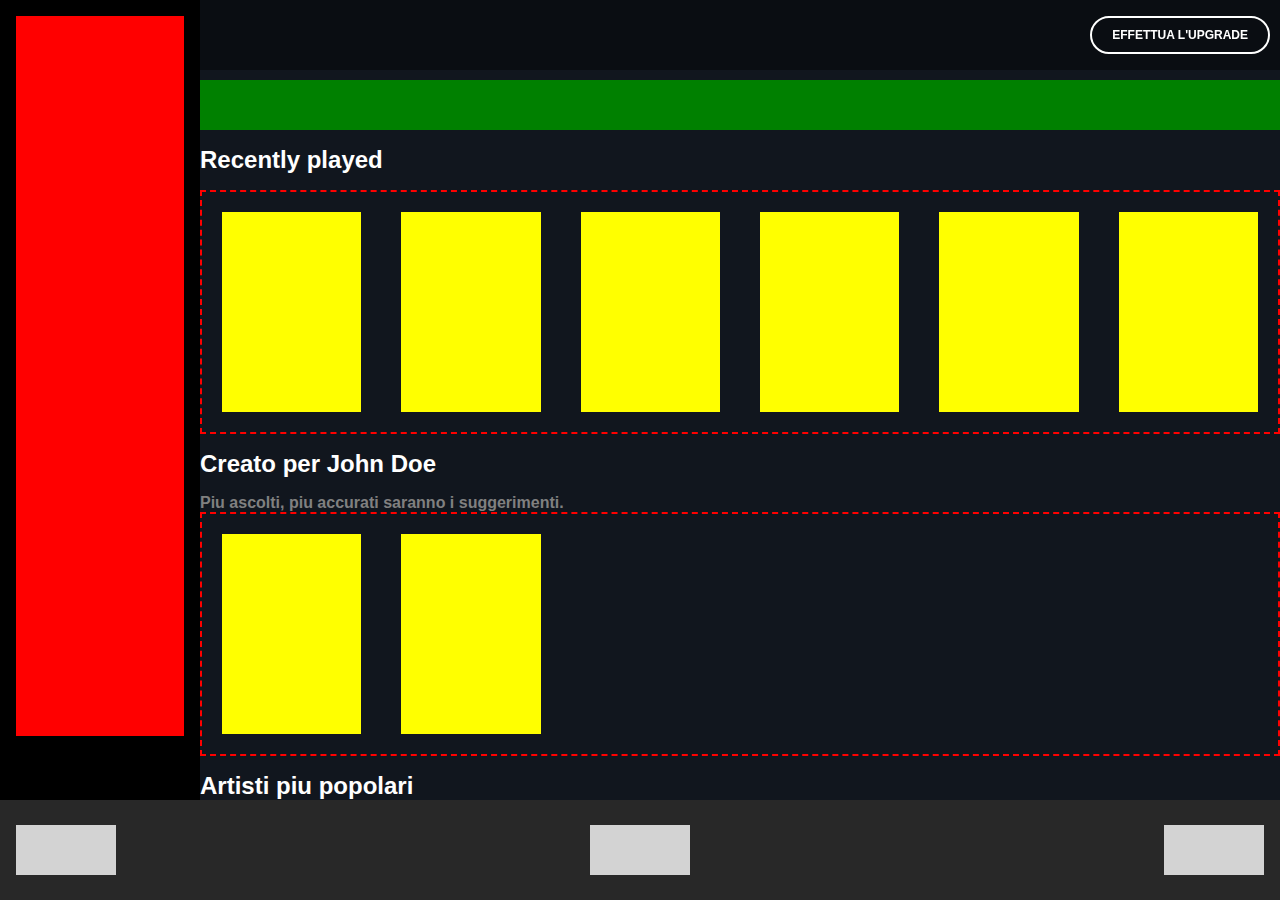
==== index.html @ bc10342f "Contenuti del call-to-action" ====
<!DOCTYPE html>
<html lang="en">
<head>
    <meta charset="UTF-8">
    <meta http-equiv="X-UA-Compatible" content="IE=edge">
    <meta name="viewport" content="width=device-width, initial-scale=1.0">

    <link rel="stylesheet" href="https://cdnjs.cloudflare.com/ajax/libs/font-awesome/6.3.0/css/all.min.css" integrity="sha512-SzlrxWUlpfuzQ+pcUCosxcglQRNAq/DZjVsC0lE40xsADsfeQoEypE+enwcOiGjk/bSuGGKHEyjSoQ1zVisanQ==" crossorigin="anonymous" referrerpolicy="no-referrer" />

    <link rel="stylesheet" href="css/style.css">

    <title>Spotify</title>
</head>
<body class="debug">
    <main class="d-flex">
        <aside class="sidebar">
            <div class="sidebar-container">

            </div>
        </aside>

        <div class="content overflow-scroll">
            <div id="cta" class="d-flex align-c">
                <a href="#">
                    EFFETTUA L'UPGRADE
                </a>
            </div>

            <nav class="content-nav">
                
            </nav>

            <section id="recently-played">
                <h2 class="c-white ptb-2">Recently played</h2>
                <ul class="cover-list d-flex wrap">
                    <li class="cover-item">
                        <div class="cover-container">

                        </div>
                    </li>
                    <li class="cover-item">
                        <div class="cover-container">

                        </div>
                    </li>
                    <li class="cover-item">
                        <div class="cover-container">

                        </div>
                    </li>
                    <li class="cover-item">
                        <div class="cover-container">

                        </div>
                    </li>
                    <li class="cover-item">
                        <div class="cover-container">

                        </div>
                    </li>
                    <li class="cover-item">
                        <div class="cover-container">

                        </div>
                    </li>
                </ul>
            </section>

            <section id="for-you">
                <h2 class="c-white ptb-1">Creato per John Doe</h2>
                <h4 class="c-grey">Piu ascolti, piu accurati saranno i suggerimenti.</h4>
                <ul class="cover-list d-flex wrap">
                    <li class="cover-item">
                        <div class="cover-container">

                        </div>
                    </li>
                    <li class="cover-item">
                        <div class="cover-container">

                        </div>
                    </li>
                </ul>
            </section>

            <section id="popular">
                <h2 class="c-white ptb-1">Artisti piu popolari</h2>
                <h4 class="c-grey">Piu ascolti, piu accurati saranno i suggerimenti.</h4>
                <ul class="cover-list d-flex wrap">
                    <li class="cover-item">
                        <div class="cover-container">

                        </div>
                    </li>
                    <li class="cover-item">
                        <div class="cover-container">

                        </div>
                    </li>
                </ul>
            </section>
        </div>
    </main>

    <footer class="d-flex s-between align-c">
        <div class="f-box">

        </div>
        <div class="f-box">

        </div>
        <div class="f-box">

        </div>
    </footer>
</body>
</html>
---- css/style.css ----
/* Style */
/* CSS reset */
*{
    margin: 0;
    padding: 0;
    box-sizing: border-box;
}

/* variabili */
:root {
    --main-color: #11161e;
    --sidebar-color: #000;
    --footer-color: #282828;
    --white-color: #fff;
    --grey-color: #566979;
}

/* Regole di DEBUG */
.debug .content-nav {
    background-color: green;
    height: 50px;
}
.debug .cover-list {
    border: 2px dashed red;
}
.debug .cover-container {
    background-color: yellow;
    height: 200px;
}
.debug .f-box {
    width: 100px;
    height: 50px;
    background-color: lightgray;
}
.debug .sidebar-container {
    background-color: red;
    height: 90%;
}


/* Regole CSS generali */
html{
    font-family: sans-serif;
}

.d-flex {
    display: flex;
}
.s-between {
    justify-content: space-between;
}
.align-c {
    align-items: center;
}
.wrap {
    flex-wrap: wrap;
}
.overflow-scroll {
    overflow-y: scroll;
}
.c-white {
    color: white;
}
.c-grey {
    color: gray;
}
.ptb-1 {
    padding: 1rem 0;
}
.ptb-2 {
    padding: 1rem 0;
}

/* MAIN */
main {
    background-color: var(--main-color);
    height: calc(100vh - 100px);
}

/* SIDEBAR - menu di sinistra */
.sidebar {
    background-color: var(--sidebar-color);
    width: 50px;
}
.sidebar-container {
    margin: 1rem;
}

/* CONTENT */
.content {
    width: calc(100% - 50px);
}

/* DIV - call-to-action */
#cta {
    position: fixed;
    left: 50px;
    top: 0;
    background-color: rgba(0, 0, 0, 0.4);
    height: 70px;
    width: calc(100% - 50px);
    justify-content: flex-end;
}
#cta a {
    border: 2px solid var(--white-color);
    border-radius: 30px;
    padding: 10px 20px;
    color: var(--white-color);
    text-decoration: none;
    margin-right: 10px;
    font-weight: bold;
    font-size: 12px;
}

/* NAV - barra di navigazione del content */
.content-nav {
    margin-top: 80px;
}

/* SECTION */
.cover-list {
    list-style: none;
}
.cover-item {
    width: 50%;
    padding: 20px;
}




/* FOOTER */
footer {
    background-color: var(--footer-color);
    height: 100px;
    padding: 1rem;
}


/* MEDIA QUERY */
@media screen and (min-width: 576px) {
    .sidebar {
        width: 200px;
    }
    .content {
        width: calc(100% - 200px);
    }
    #cta {
        width: calc(100% - 200px);
        left: 200px;
    }
}

@media screen and (min-width: 768px) {
    .cover-item {
        width: 25%;
    }
}

@media screen and (min-width: 992px) {
    .cover-item {
        width: calc(100% / 6);
    }
}

@media screen and (min-width: 1200px) {
    
}
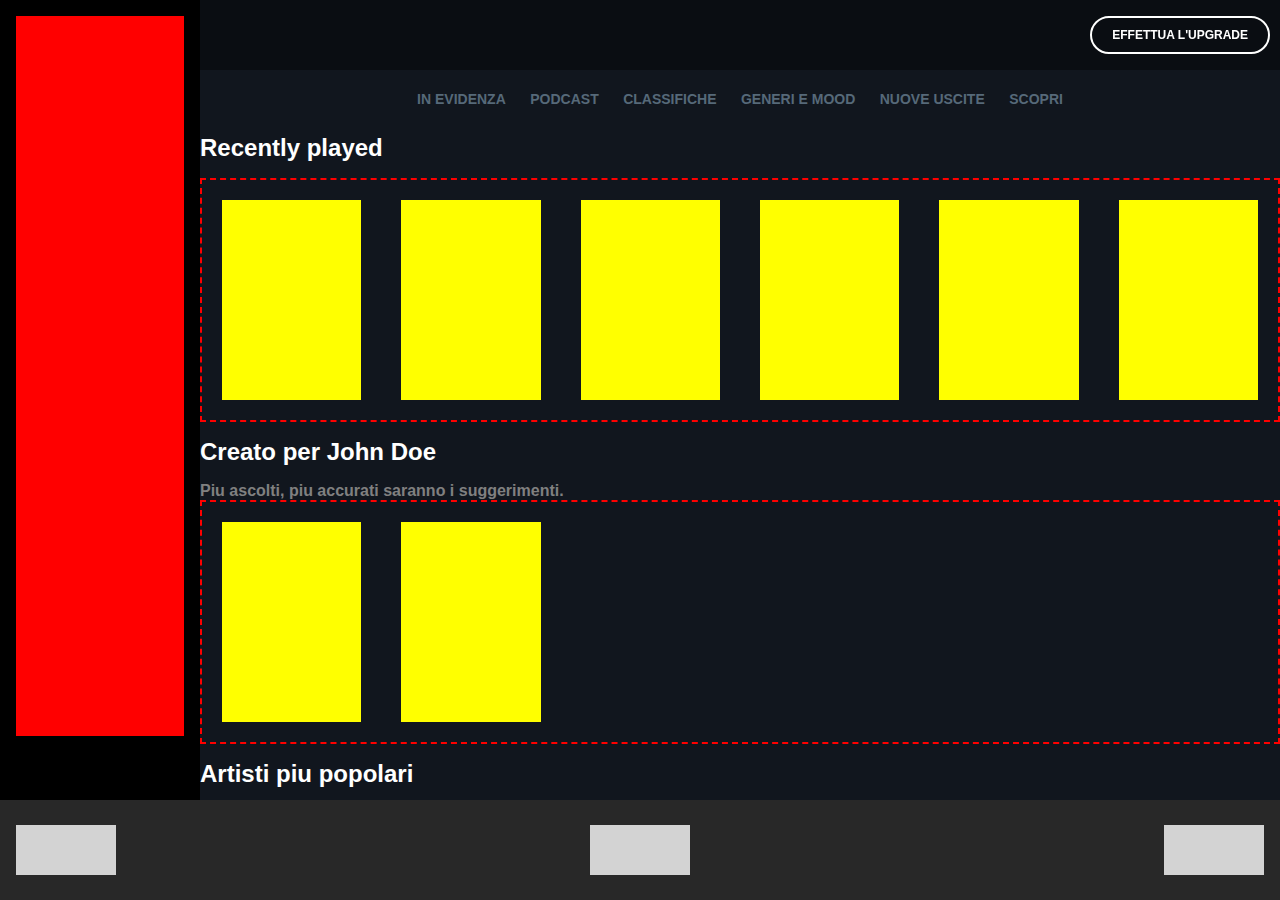
==== commit 0ada712d: "Contenuti del content-nav" ====
--- a/index.html
+++ b/index.html
@@ -27,7 +27,38 @@
             </div>
 
             <nav class="content-nav">
-                
+                <ul>
+                    <li>
+                        <a href="#">
+                            IN EVIDENZA
+                        </a>
+                    </li>
+                    <li>
+                        <a href="#">
+                            PODCAST
+                        </a>
+                    </li>
+                    <li>
+                        <a href="#">
+                            CLASSIFICHE
+                        </a>
+                    </li>
+                    <li>
+                        <a href="#">
+                            GENERI E MOOD
+                        </a>
+                    </li>
+                    <li>
+                        <a href="#">
+                            NUOVE USCITE
+                        </a>
+                    </li>
+                    <li>
+                        <a href="#">
+                            SCOPRI
+                        </a>
+                    </li>
+                </ul>
             </nav>
 
             <section id="recently-played">
--- a/css/style.css
+++ b/css/style.css
@@ -16,10 +16,6 @@
 }
 
 /* Regole di DEBUG */
-.debug .content-nav {
-    background-color: green;
-    height: 50px;
-}
 .debug .cover-list {
     border: 2px dashed red;
 }
@@ -115,6 +111,17 @@
 /* NAV - barra di navigazione del content */
 .content-nav {
     margin-top: 80px;
+    text-align: center;
+}
+.content-nav li {
+    display: inline-block;
+    margin: 10px;
+}
+.content-nav a {
+    text-decoration: none;
+    color: var(--grey-color);
+    font-weight: bold;
+    font-size: 14px;
 }
 
 /* SECTION */
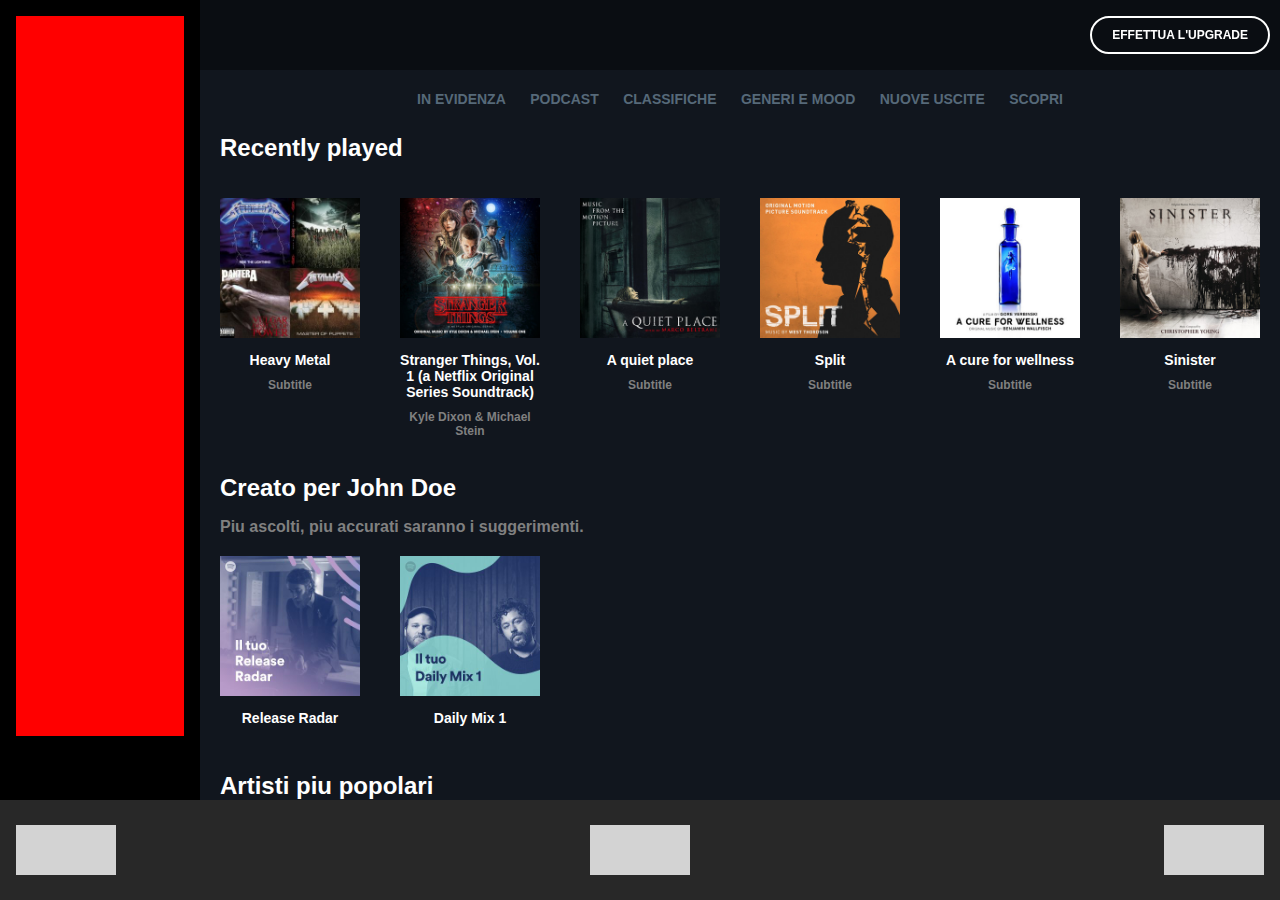
==== commit df6011ae: "Contenuti delle section" ====
--- a/index.html
+++ b/index.html
@@ -62,70 +62,90 @@
             </nav>
 
             <section id="recently-played">
-                <h2 class="c-white ptb-2">Recently played</h2>
+                <h2 class="c-white ptb-2 ml-20">Recently played</h2>
                 <ul class="cover-list d-flex wrap">
                     <li class="cover-item">
                         <div class="cover-container">
-
+                            <img src="./img/metal_lifting.jpg" alt="foto disco heavy metal">
+                            <h3 class="c-white">Heavy Metal</h3>
+                            <h4 class="c-grey">Subtitle</h4>
                         </div>
                     </li>
                     <li class="cover-item">
                         <div class="cover-container">
-
+                            <img src="./img/stranger.jpeg" alt="foto disco stranger things">
+                            <h3 class="c-white">Stranger Things, Vol. 1 (a Netflix Original Series Soundtrack)</h3>
+                            <h4 class="c-grey">Kyle Dixon & Michael Stein</h4>
                         </div>
                     </li>
                     <li class="cover-item">
                         <div class="cover-container">
-
+                            <img src="./img/aquietplace.jpeg" alt="foto disco a quiet place">
+                            <h3 class="c-white">A quiet place</h3>
+                            <h4 class="c-grey">Subtitle</h4>
                         </div>
                     </li>
                     <li class="cover-item">
                         <div class="cover-container">
-
+                            <img src="./img/split.jpeg" alt="foto disco split">
+                            <h3 class="c-white">Split</h3>
+                            <h4 class="c-grey">Subtitle</h4>
                         </div>
                     </li>
                     <li class="cover-item">
                         <div class="cover-container">
-
+                            <img src="./img/cure.jpeg" alt="foto disco a cure for wellness">
+                            <h3 class="c-white">A cure for wellness</h3>
+                            <h4 class="c-grey">Subtitle</h4>
                         </div>
                     </li>
                     <li class="cover-item">
                         <div class="cover-container">
-
+                            <img src="./img/sinister.jpeg" alt="foto disco sinister">
+                            <h3 class="c-white">Sinister</h3>
+                            <h4 class="c-grey">Subtitle</h4>
                         </div>
                     </li>
                 </ul>
             </section>
 
             <section id="for-you">
-                <h2 class="c-white ptb-1">Creato per John Doe</h2>
-                <h4 class="c-grey">Piu ascolti, piu accurati saranno i suggerimenti.</h4>
+                <h2 class="c-white ptb-1 ml-20">Creato per John Doe</h2>
+                <h4 class="c-grey ml-20">Piu ascolti, piu accurati saranno i suggerimenti.</h4>
                 <ul class="cover-list d-flex wrap">
                     <li class="cover-item">
                         <div class="cover-container">
-
+                            <img src="./img/radar.jpeg" alt="foto album release radar">
+                            <h3 class="c-white">Release Radar</h3>
                         </div>
                     </li>
                     <li class="cover-item">
                         <div class="cover-container">
-
+                            <img src="./img/mixdaily.jpeg" alt="foto album daili mix 1">
+                            <h3 class="c-white">Daily Mix 1</h3>
                         </div>
                     </li>
                 </ul>
             </section>
 
             <section id="popular">
-                <h2 class="c-white ptb-1">Artisti piu popolari</h2>
-                <h4 class="c-grey">Piu ascolti, piu accurati saranno i suggerimenti.</h4>
+                <h2 class="c-white ptb-1 ml-20">Artisti piu popolari</h2>
+                <h4 class="c-grey ml-20">Piu ascolti, piu accurati saranno i suggerimenti.</h4>
                 <ul class="cover-list d-flex wrap">
                     <li class="cover-item">
                         <div class="cover-container">
-
+                            <div class="rounded">
+                                <img src="./img/youg.jpeg" alt="foto artista Lana del Rey">
+                            </div>
+                            <h3 class="c-white">Lana del Rey</h3>
                         </div>
                     </li>
                     <li class="cover-item">
                         <div class="cover-container">
-
+                        <div class="rounded">
+                            <img src="./img//einaudi.jpeg" alt="foto artista Einaudi">
+                        </div>
+                            <h3 class="c-white">Ludovico Einaudi</h3>
                         </div>
                     </li>
                 </ul>
--- a/css/style.css
+++ b/css/style.css
@@ -16,13 +16,6 @@
 }
 
 /* Regole di DEBUG */
-.debug .cover-list {
-    border: 2px dashed red;
-}
-.debug .cover-container {
-    background-color: yellow;
-    height: 200px;
-}
 .debug .f-box {
     width: 100px;
     height: 50px;
@@ -57,6 +50,9 @@
 .c-white {
     color: white;
 }
+.ml-20 {
+    margin-left: 20px;
+}
 .c-grey {
     color: gray;
 }
@@ -85,6 +81,9 @@
 /* CONTENT */
 .content {
     width: calc(100% - 50px);
+}
+.overflow-scroll::-webkit-scrollbar { 
+    display: none;
 }
 
 /* DIV - call-to-action */
@@ -132,6 +131,25 @@
     width: 50%;
     padding: 20px;
 }
+.cover-container {
+    text-align: center;
+}
+.cover-container img {
+    width: 100%;
+}
+.cover-container h3 {
+    font-size: 14px;
+    padding: 10px 0;
+}
+.cover-container h4 {
+    font-size: 12px;
+}
+.rounded img {
+    width: 100%;
+    height: 50%;
+    object-fit: cover;
+    border-radius: 50%;
+}
 
 
 
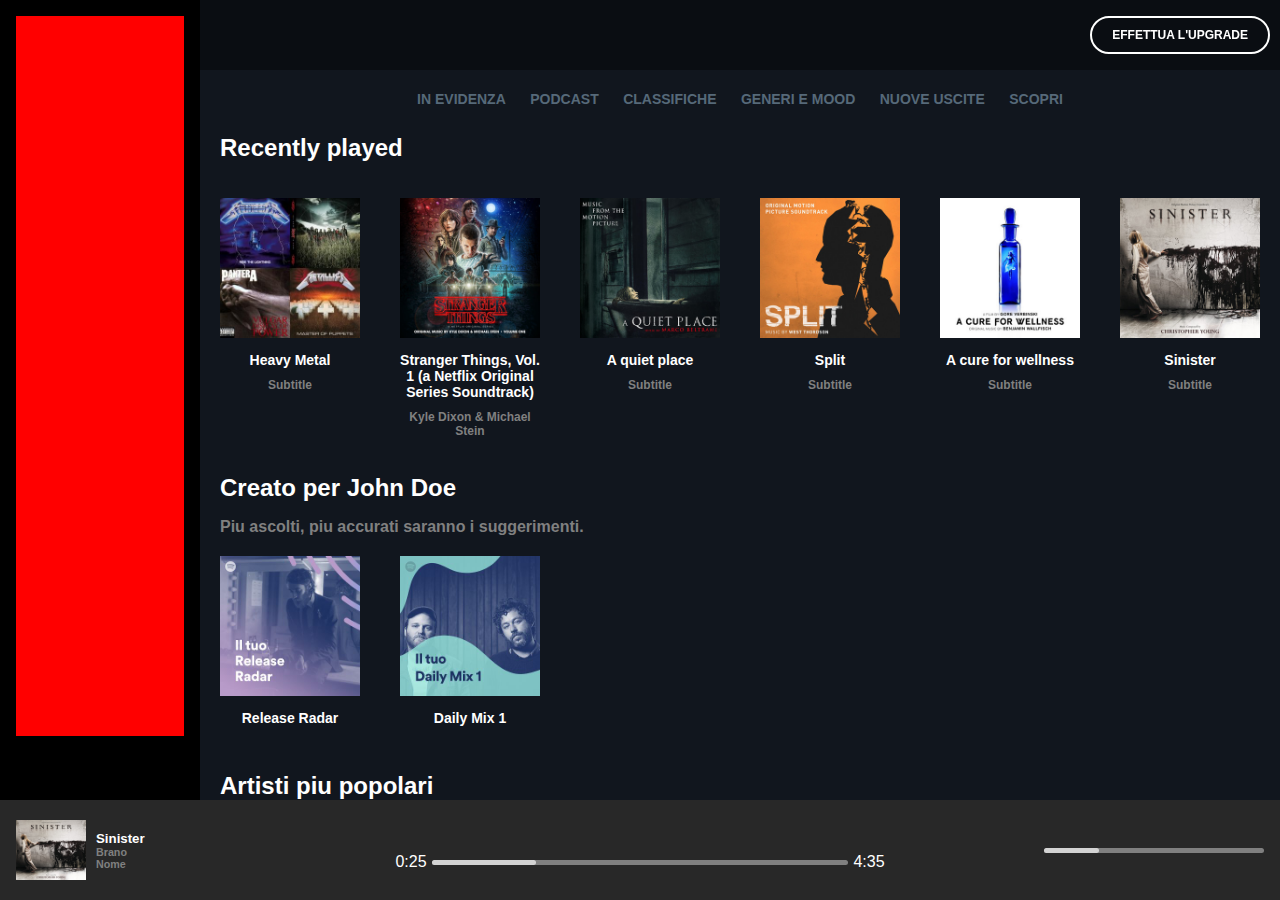
==== commit 0cff3c51: "Contenuti del footer" ====
--- a/index.html
+++ b/index.html
@@ -154,14 +154,59 @@
     </main>
 
     <footer class="d-flex s-between align-c">
-        <div class="f-box">
-
-        </div>
-        <div class="f-box">
-
-        </div>
-        <div class="f-box">
-
+        <div class="f-box d-flex align-c left">
+            <img src="img/sinister.jpeg" alt="foto disco sinister">
+            <div class="plr-10">
+                <h5 class="c-white">Sinister</h5>
+                <div>
+                    <h6 class="c-grey">Brano</h6>
+                    <h6 class="c-grey">Nome</h6>
+                </div>
+            </div>
+            <div>
+                <h5 class="c-grey">
+                    <i class="fa-regular fa-heart"></i>
+                </h5>
+                <h5 class="c-grey">
+                    <i class="fa-regular fa-folder"></i>
+                </h5>
+            </div>
+        </div>
+        <div class="f-box t-center center">
+            <div>
+                <ul>
+                    <li>
+                        <i class="c-white icon-size fa-solid fa-shuffle"></i>
+                    </li>
+                    <li>
+                        <i class="c-white icon-size fa-solid fa-backward-step"></i>
+                    </li>
+                    <li>
+                        <i class="c-white big-icon-size fa-regular fa-circle-play"></i>
+                    </li>
+                    <li>
+                        <i class="c-white icon-size fa-solid fa-forward-step"></i>
+                    </li>
+                    <li>
+                        <i class="c-white icon-size fa-solid fa-arrow-rotate-right"></i>
+                    </li>
+                </ul>
+            </div>
+            <div class="d-flex align-c">
+                <span class="plr-5 c-white">0:25</span>
+                <div class="progress-bar">
+                    <div></div>
+                </div>
+                <span class="plr-5 c-white">4:35</span>
+            </div>
+        </div>
+        <div class="f-box d-flex align-c right">
+            <i class="c-white icon-size plr-5 fa-solid fa-list-ul"></i>
+            <i class="c-white icon-size plr-5 fa-solid fa-desktop"></i>
+            <i class="c-white icon-size plr-5 fa-solid fa-volume-high"></i>
+            <div class="progress-bar">
+                <div></div>
+            </div>
         </div>
     </footer>
 </body>
--- a/css/style.css
+++ b/css/style.css
@@ -16,11 +16,6 @@
 }
 
 /* Regole di DEBUG */
-.debug .f-box {
-    width: 100px;
-    height: 50px;
-    background-color: lightgray;
-}
 .debug .sidebar-container {
     background-color: red;
     height: 90%;
@@ -47,6 +42,9 @@
 .overflow-scroll {
     overflow-y: scroll;
 }
+.t-center {
+    text-align: center;
+}
 .c-white {
     color: white;
 }
@@ -56,12 +54,25 @@
 .c-grey {
     color: gray;
 }
+.plr-5 {
+    padding: 0 5px;
+}
+.plr-10 {
+    padding: 0 10px;
+}
 .ptb-1 {
     padding: 1rem 0;
 }
 .ptb-2 {
     padding: 1rem 0;
 }
+.icon-size {
+    font-size: 16px;
+}
+.big-icon-size {
+    font-size: 24px;
+}
+
 
 /* MAIN */
 main {
@@ -160,6 +171,38 @@
     height: 100px;
     padding: 1rem;
 }
+.f-box li {
+    display: inline-block;
+    margin: 10px;
+}
+.f-box .progress-bar {
+    background-color: grey;
+    width: 100%;
+    height: 5px;
+    border-radius: 5px;
+}
+.progress-bar div {
+    height: 5px;
+    width: 25%;
+    border-radius: 5px;
+    background-color: lightgrey;
+}
+.f-box img {
+    height: 60px;
+    width: 70px;
+}
+.f-box.left {
+    width: 20%
+}
+.f-box.center {
+    width: 40%
+}
+.f-box.right {
+    width: 20%;
+}
+
+
+
 
 
 /* MEDIA QUERY */
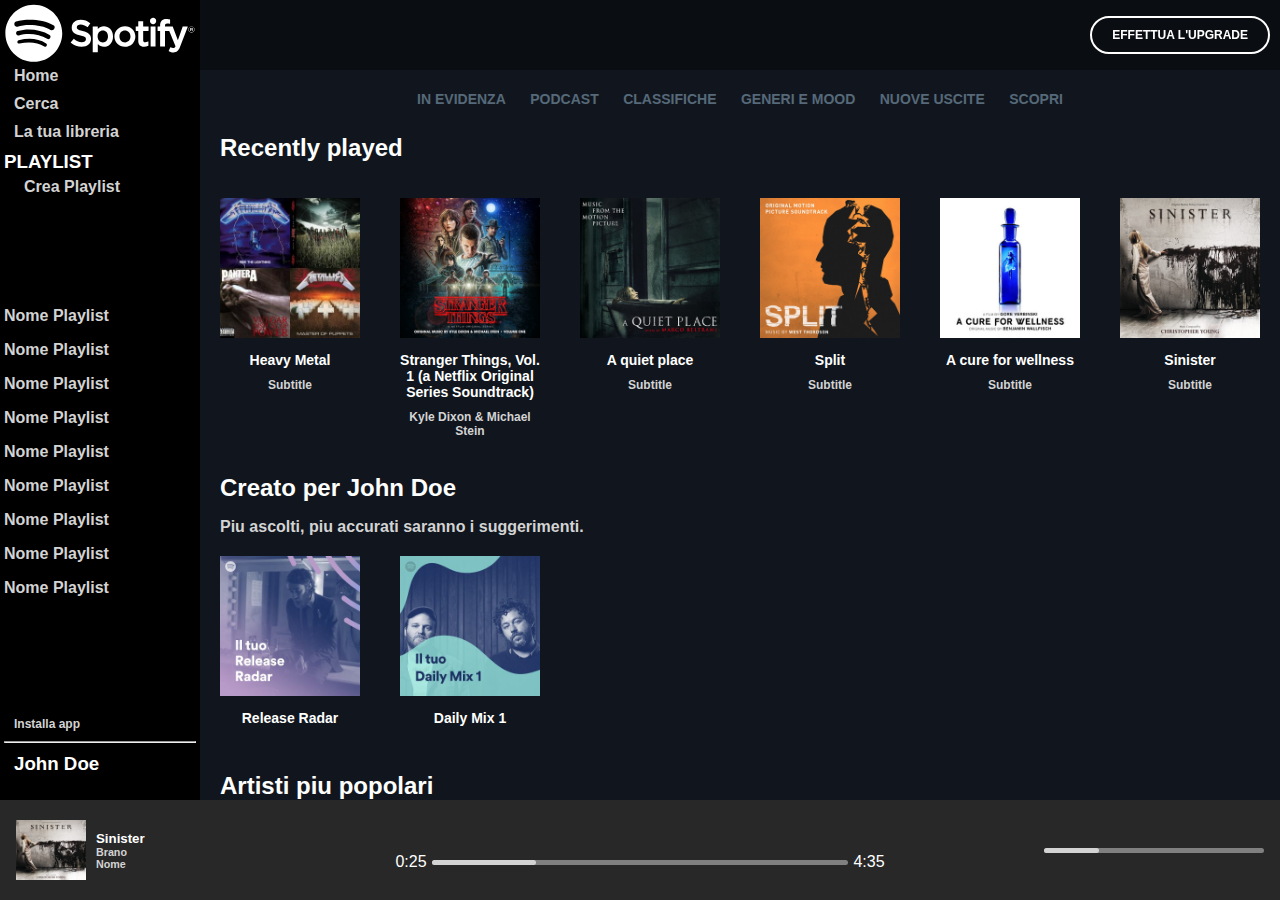
==== commit 5e3bbbfa: "Contenuti Sidebar + responsive (da rivedere)" ====
--- a/index.html
+++ b/index.html
@@ -14,8 +14,69 @@
 <body class="debug">
     <main class="d-flex">
         <aside class="sidebar">
-            <div class="sidebar-container">
-
+            <div class="sidebar-header">
+                <section class="logo-sidebar d-flex c-white">
+                    <img class="hide" src="img/logo.svg" alt="logo immagine e scritta">
+                    <img class="logo" src="img/logo-small.svg" alt="logo solo immagine">
+                </section>
+
+                <nav class="menu-sidebar">
+                    <ul>
+                        <li>
+                            <div class="ptb-5 d-flex align-c">
+                                <i class="big-icon-size c-grey fa-solid fa-house"></i>
+                                <h4 class="ml-10 c-grey hide">Home</h4>
+                            </div>
+                        </li>
+                        <li>
+                            <div class="ptb-5 d-flex align-c">
+                                <i class="big-icon-size c-grey fa-solid fa-magnifying-glass"></i>
+                                <h4 class="ml-10 c-grey hide">Cerca</h4>
+                            </div>
+                        </li>
+                        <li>
+                            <div class="ptb-5 d-flex align-c">
+                                <i class="big-icon-size c-grey fa-solid fa-lines-leaning"></i>
+                                <h4 class="ml-10 c-grey hide">La tua libreria</h4>
+                            </div>
+                        </li>
+                    </ul>
+                </nav>
+                
+                <section class="add-playlist hide">
+                    <h3 class="ptb-5 c-white">PLAYLIST</h3>
+                    <div class=" d-flex align-c">
+                        <a href="#">
+                            <i class="fa-solid fa-plus"></i>
+                        </a>
+                        <h4 class="ml-20 c-grey">Crea Playlist</h4>
+                    </div>
+                </section>
+            </div>
+
+            <div class="sidebar-main overflow-scroll mtb-10 hide">
+                <h4 class="ptb-1 c-grey">Nome Playlist</h4>
+                <h4 class="c-grey">Nome Playlist</h4>
+                <h4 class="ptb-1 c-grey">Nome Playlist</h4>
+                <h4 class="c-grey">Nome Playlist</h4>
+                <h4 class="ptb-1 c-grey">Nome Playlist</h4>
+                <h4 class="c-grey">Nome Playlist</h4>
+                <h4 class="ptb-1 c-grey">Nome Playlist</h4>
+                <h4 class="c-grey">Nome Playlist</h4>
+                <h4 class="ptb-1 c-grey">Nome Playlist</h4>
+                
+            </div>
+
+            <div class="sidebar-footer">
+                <div class="d-flex align-c">
+                    <i class="c-grey fa-regular fa-circle-down"></i>
+                    <h4 class="small-size ml-10 c-grey hide">Installa app</h4>
+                </div>
+                <hr class="hr-grey mtb-10 hide"/>
+                <div class="d-flex align-c">
+                    <i class="icon-filter fa-solid fa-circle-user"></i>
+                    <h3 class="ml-10 c-white hide">John Doe</h3>
+                </div>
             </div>
         </aside>
 
--- a/css/style.css
+++ b/css/style.css
@@ -15,12 +15,6 @@
     --grey-color: #566979;
 }
 
-/* Regole di DEBUG */
-.debug .sidebar-container {
-    background-color: red;
-    height: 90%;
-}
-
 
 /* Regole CSS generali */
 html{
@@ -46,13 +40,19 @@
     text-align: center;
 }
 .c-white {
-    color: white;
+    color: var(--white-color);
+}
+.c-grey {
+    color: lightgray;
+}
+.ml-10 {
+    margin-left: 10px;
 }
 .ml-20 {
     margin-left: 20px;
 }
-.c-grey {
-    color: gray;
+.mtb-10 {
+    margin: 10px 0;
 }
 .plr-5 {
     padding: 0 5px;
@@ -60,17 +60,32 @@
 .plr-10 {
     padding: 0 10px;
 }
+.ptb-5 {
+    padding: 5px 0;
+}
+.ptb-10 {
+    padding: 10px 0;
+}
 .ptb-1 {
     padding: 1rem 0;
 }
 .ptb-2 {
     padding: 1rem 0;
 }
+.small-size {
+    font-size: 12px;
+}
 .icon-size {
     font-size: 16px;
 }
 .big-icon-size {
     font-size: 24px;
+}
+.hr-grey {
+    border: 1px soldi gray;
+}
+.hide {
+    display: none;
 }
 
 
@@ -84,10 +99,34 @@
 .sidebar {
     background-color: var(--sidebar-color);
     width: 50px;
-}
-.sidebar-container {
-    margin: 1rem;
-}
+    padding: 4px;
+}
+.sidebar-header {
+    height: 90%;
+}
+.sidebar-header img {
+    filter: grayscale(100%);
+    width: 100%;
+}
+.add-playlist i {
+    color: var(--sidebar-color);
+    background-color: lightgray;
+    width: 40px;
+    height: 40px;
+    text-align: center;
+    line-height: 40px;
+}
+.sidebar-footer {
+    height: 10%;
+}
+.sidebar-footer .icon-filter {
+    color: var(--white-color);
+    font-size: 30px;
+}
+.sidebar-footer i {
+    padding: 5px;
+}
+
 
 /* CONTENT */
 .content {
@@ -217,6 +256,24 @@
         width: calc(100% - 200px);
         left: 200px;
     }
+    .sidebar-header {
+        height: 35%;
+    }
+    .sidebar-main {
+        height: calc(55% - 20px);
+    }
+    .sidebar-footer {
+        height: 20%;
+    }
+    .sidebar-footer i {
+        padding: 0px;
+    }
+    .hide {
+        display: block;
+    }
+    .logo {
+        display: none;
+    }
 }
 
 @media screen and (min-width: 768px) {
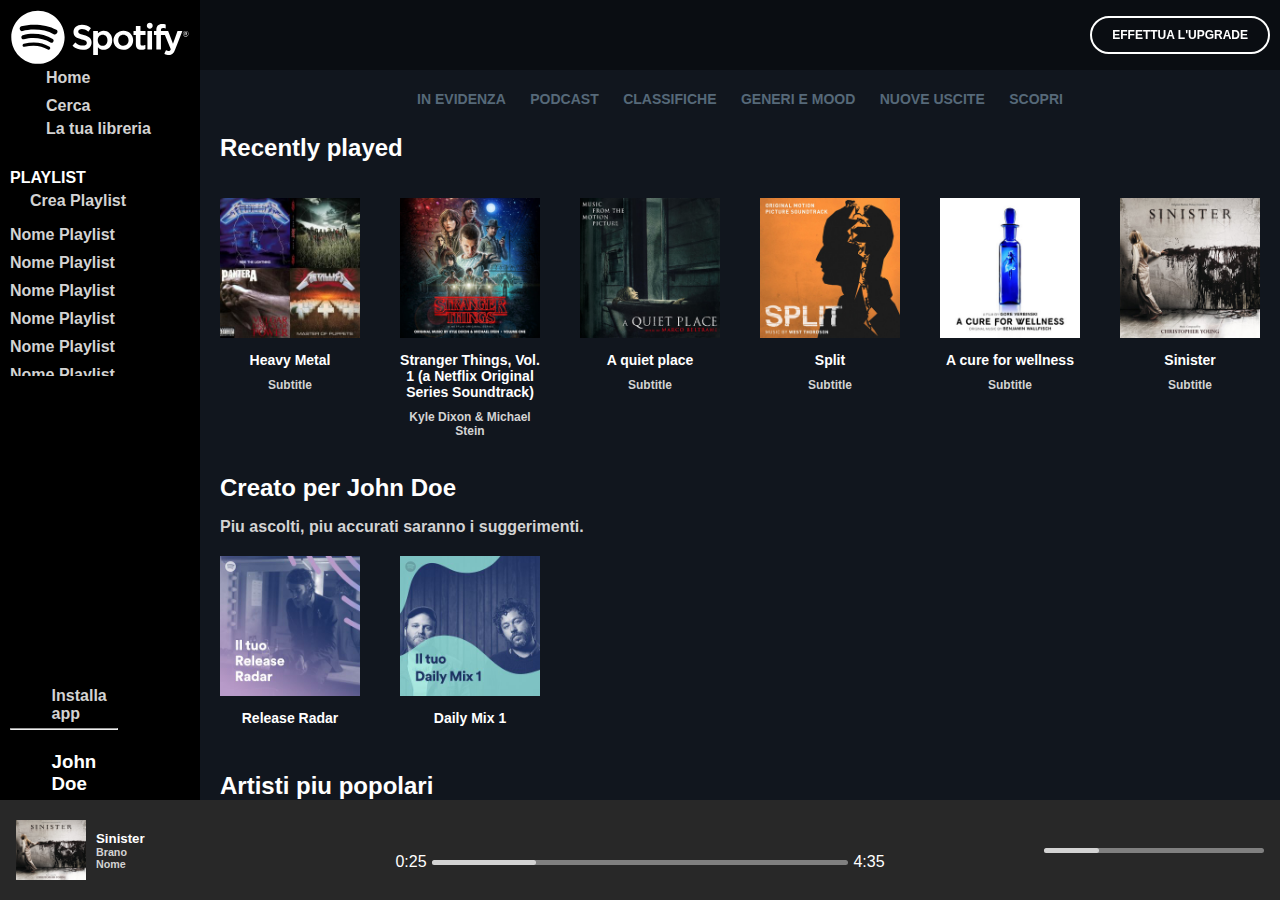
==== commit 4a77d7b7: "Aggiornamento sidebar" ====
--- a/index.html
+++ b/index.html
@@ -14,69 +14,75 @@
 <body class="debug">
     <main class="d-flex">
         <aside class="sidebar">
-            <div class="sidebar-header">
-                <section class="logo-sidebar d-flex c-white">
-                    <img class="hide" src="img/logo.svg" alt="logo immagine e scritta">
-                    <img class="logo" src="img/logo-small.svg" alt="logo solo immagine">
-                </section>
-
-                <nav class="menu-sidebar">
-                    <ul>
-                        <li>
-                            <div class="ptb-5 d-flex align-c">
-                                <i class="big-icon-size c-grey fa-solid fa-house"></i>
-                                <h4 class="ml-10 c-grey hide">Home</h4>
-                            </div>
-                        </li>
-                        <li>
-                            <div class="ptb-5 d-flex align-c">
-                                <i class="big-icon-size c-grey fa-solid fa-magnifying-glass"></i>
-                                <h4 class="ml-10 c-grey hide">Cerca</h4>
-                            </div>
-                        </li>
-                        <li>
-                            <div class="ptb-5 d-flex align-c">
-                                <i class="big-icon-size c-grey fa-solid fa-lines-leaning"></i>
-                                <h4 class="ml-10 c-grey hide">La tua libreria</h4>
-                            </div>
-                        </li>
-                    </ul>
-                </nav>
+            <section class="logo-sidebar">
+                <img class="logo" src="img/logo-small.svg" alt="logo solo immagine">
+                <img class="hide" src="img/logo.svg" alt="logo immagine e scritta">
+            </section>
+
+            <nav class="menu-sidebar">
+                <ul>
+                    <li>
+                        <div class="ptb-5 d-flex align-c jc-center">
+                            <i class="sidebar-icon c-grey fa-solid fa-house"></i>
+                            <h4 class="hide c-grey text">Home</h4>
+                        </div>
+                    </li>
+                    <li>
+                        <div class="d-flex align-c jc-center">
+                            <i class="sidebar-icon c-grey fa-solid fa-magnifying-glass"></i>
+                            <h4 class="hide c-grey text">Cerca</h4>
+                        </div>
+                    </li>
+                    <li>
+                        <div class="ptb-5 d-flex align-c jc-center">
+                            <i class="sidebar-icon c-grey fa-solid fa-lines-leaning"></i>
+                            <h4 class="hide c-grey text">La tua libreria</h4>
+                        </div>
+                    </li>
+                </ul>
+            </nav>
+            
+            <section class="add-playlist hide ptb-1">
+                <h3 class="c-white">PLAYLIST</h3>
+                <div class="d-flex align-c">
+                    <a href="#">
+                        <i class="fa-solid fa-plus"></i>
+                    </a>
+                    <h4 class="ml-20 c-grey">Crea Playlist</h4>
+                </div>
+            </section>
+
+            <div class="sidebar-main overflow-scroll hide">
+                <h4 class="c-grey">Nome Playlist</h4>
+                <h4 class="c-grey">Nome Playlist</h4>
+                <h4 class="c-grey">Nome Playlist</h4>
+                <h4 class="c-grey">Nome Playlist</h4>
+                <h4 class="c-grey">Nome Playlist</h4>
+                <h4 class="c-grey">Nome Playlist</h4>
+                <h4 class="c-grey">Nome Playlist</h4>
+                <h4 class="c-grey">Nome Playlist</h4>
+                <h4 class="c-grey">Nome Playlist</h4>
                 
-                <section class="add-playlist hide">
-                    <h3 class="ptb-5 c-white">PLAYLIST</h3>
-                    <div class=" d-flex align-c">
-                        <a href="#">
-                            <i class="fa-solid fa-plus"></i>
-                        </a>
-                        <h4 class="ml-20 c-grey">Crea Playlist</h4>
-                    </div>
-                </section>
-            </div>
-
-            <div class="sidebar-main overflow-scroll mtb-10 hide">
-                <h4 class="ptb-1 c-grey">Nome Playlist</h4>
-                <h4 class="c-grey">Nome Playlist</h4>
-                <h4 class="ptb-1 c-grey">Nome Playlist</h4>
-                <h4 class="c-grey">Nome Playlist</h4>
-                <h4 class="ptb-1 c-grey">Nome Playlist</h4>
-                <h4 class="c-grey">Nome Playlist</h4>
-                <h4 class="ptb-1 c-grey">Nome Playlist</h4>
-                <h4 class="c-grey">Nome Playlist</h4>
-                <h4 class="ptb-1 c-grey">Nome Playlist</h4>
-                
             </div>
 
             <div class="sidebar-footer">
-                <div class="d-flex align-c">
-                    <i class="c-grey fa-regular fa-circle-down"></i>
-                    <h4 class="small-size ml-10 c-grey hide">Installa app</h4>
-                </div>
-                <hr class="hr-grey mtb-10 hide"/>
-                <div class="d-flex align-c">
-                    <i class="icon-filter fa-solid fa-circle-user"></i>
-                    <h3 class="ml-10 c-white hide">John Doe</h3>
-                </div>
+                <ul>
+                    <li>
+                        <div class="d-flex align-c jc-center ptb-5">
+                            <i class="c-grey fa-regular fa-circle-down"></i>
+                            <h4 class="c-grey hide text">Installa app</h4>
+                        </div>
+                    </li>
+                    <li>
+                        <hr class="hide"/>
+                    </li>
+                    <li>
+                        <div class="d-flex align-c jc-center ptb-5">
+                            <i class="sidebar-icon c-grey fa-solid fa-circle-user"></i>
+                            <h3 class="c-white hide text">John Doe</h3>
+                        </div>
+                    </li>
+                </ul>
             </div>
         </aside>
 
--- a/css/style.css
+++ b/css/style.css
@@ -60,6 +60,9 @@
 .plr-10 {
     padding: 0 10px;
 }
+.pb-5 {
+    padding-bottom: 5px;
+}
 .ptb-5 {
     padding: 5px 0;
 }
@@ -81,12 +84,13 @@
 .big-icon-size {
     font-size: 24px;
 }
-.hr-grey {
-    border: 1px soldi gray;
-}
 .hide {
     display: none;
 }
+.sidebar-icon {
+    font-size: 30px;
+}
+
 
 
 /* MAIN */
@@ -99,12 +103,11 @@
 .sidebar {
     background-color: var(--sidebar-color);
     width: 50px;
-    padding: 4px;
-}
-.sidebar-header {
-    height: 90%;
-}
-.sidebar-header img {
+    padding: 10px;
+    position: relative;
+}
+
+.sidebar img {
     filter: grayscale(100%);
     width: 100%;
 }
@@ -116,16 +119,38 @@
     text-align: center;
     line-height: 40px;
 }
-.sidebar-footer {
-    height: 10%;
+.add-playlist h3 {
+    font-size: 1rem;
+    padding: 10px 0 5px 0;
+}
+.sidebar-main {
+    width: 100%;
+    height: 150px;
+}
+.sidebar-main h4 {
+    padding-bottom: 10px;
 }
 .sidebar-footer .icon-filter {
     color: var(--white-color);
     font-size: 30px;
 }
 .sidebar-footer i {
-    padding: 5px;
-}
+    width: 20%;
+}
+.sidebar-footer .text {
+    width: calc(80% - 20px);   
+}
+.fa-circle-down {
+    margin: auto;
+}
+.sidebar-footer {
+    position: absolute;
+    left: 0;
+    bottom: 0;
+    margin: 0 10px;
+}
+
+
 
 
 /* CONTENT */
@@ -256,23 +281,21 @@
         width: calc(100% - 200px);
         left: 200px;
     }
-    .sidebar-header {
-        height: 35%;
-    }
-    .sidebar-main {
-        height: calc(55% - 20px);
-    }
-    .sidebar-footer {
-        height: 20%;
-    }
-    .sidebar-footer i {
-        padding: 0px;
-    }
     .hide {
         display: block;
     }
     .logo {
         display: none;
+    }
+    .sidebar-icon {
+        width: 20%;
+    }
+    .menu-sidebar .text {
+        width: 80%;
+    }
+    .sidebar-footer .text {
+        width: 80%;
+        padding-left: 20px;
     }
 }
 
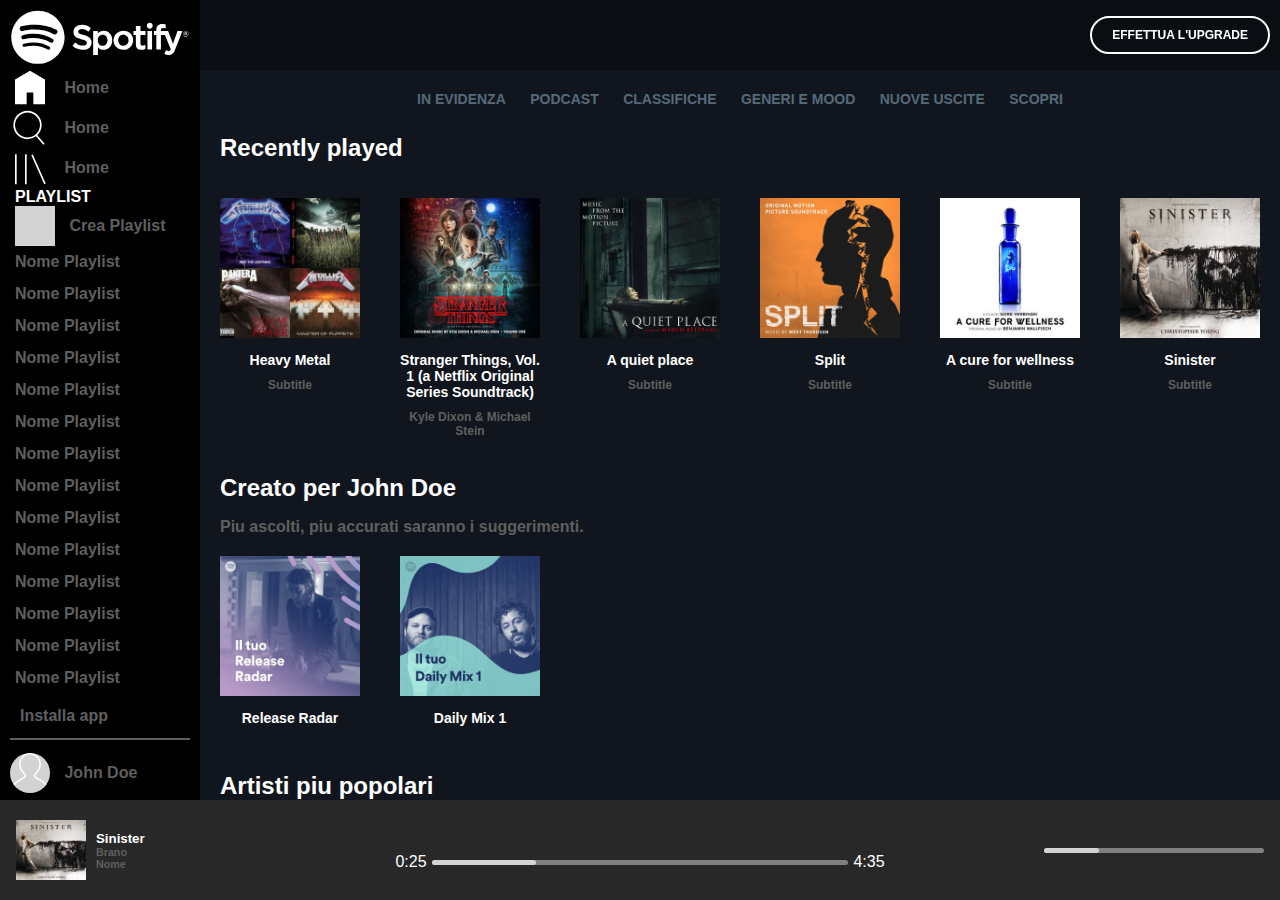
==== commit f5caf1c9: "Sidebar rivisitata e aggiornata + responsive" ====
--- a/index.html
+++ b/index.html
@@ -14,76 +14,79 @@
 <body class="debug">
     <main class="d-flex">
         <aside class="sidebar">
-            <section class="logo-sidebar">
-                <img class="logo" src="img/logo-small.svg" alt="logo solo immagine">
-                <img class="hide" src="img/logo.svg" alt="logo immagine e scritta">
-            </section>
-
-            <nav class="menu-sidebar">
-                <ul>
-                    <li>
-                        <div class="ptb-5 d-flex align-c jc-center">
-                            <i class="sidebar-icon c-grey fa-solid fa-house"></i>
-                            <h4 class="hide c-grey text">Home</h4>
-                        </div>
-                    </li>
-                    <li>
-                        <div class="d-flex align-c jc-center">
-                            <i class="sidebar-icon c-grey fa-solid fa-magnifying-glass"></i>
-                            <h4 class="hide c-grey text">Cerca</h4>
-                        </div>
-                    </li>
-                    <li>
-                        <div class="ptb-5 d-flex align-c jc-center">
-                            <i class="sidebar-icon c-grey fa-solid fa-lines-leaning"></i>
-                            <h4 class="hide c-grey text">La tua libreria</h4>
-                        </div>
-                    </li>
-                </ul>
-            </nav>
-            
-            <section class="add-playlist hide ptb-1">
-                <h3 class="c-white">PLAYLIST</h3>
-                <div class="d-flex align-c">
+            <section class="sidebar-top">
+                <div class="logo">
+                    <img class="logo-small" src="img/logo-small.svg" alt="immagine logo spotify">
+                    <img class="hide" src="img/logo.svg" alt="immagine logo spotify piu scritta">
+                </div>
+
+                <div class="nav-main">
+                    <ul>
+                        <li>
+                            <a href="#">
+                                <img src="img/home.svg" alt="immagine icona casa">
+                                <span class="label hide">Home</span>
+                            </a>
+                        </li>
+                        <li>
+                            <a href="#">
+                                <img src="img/search.svg" alt="immagine icona ricerca">
+                                <span class="label hide">Home</span>
+                            </a>
+                        </li>
+                        <li>
+                            <a href="#">
+                                <img src="img/libreria.svg" alt="immagine icona playlist">
+                                <span class="label hide">Home</span>
+                            </a>
+                        </li>
+                    </ul>
+                </div>
+
+                <div class="playlist-main hide">
+                    <h3>PLAYLIST</h3>
+
+                    <a href="#" class="add-playlist">
+                        <i class="fa-solid fa-plus"></i>
+                        <span class="label">Crea Playlist</span>
+                    </a>
+
+                    <ul class="overflow-scroll">
+                        <li>Nome Playlist</li>
+                        <li>Nome Playlist</li>
+                        <li>Nome Playlist</li>
+                        <li>Nome Playlist</li>
+                        <li>Nome Playlist</li>
+                        <li>Nome Playlist</li>
+                        <li>Nome Playlist</li>
+                        <li>Nome Playlist</li>
+                        <li>Nome Playlist</li>
+                        <li>Nome Playlist</li>
+                        <li>Nome Playlist</li>
+                        <li>Nome Playlist</li>
+                        <li>Nome Playlist</li>
+                        <li>Nome Playlist</li>
+                        <li>Nome Playlist</li>
+                        <li>Nome Playlist</li>
+                    </ul>
+                </div>
+            </section>
+
+            <section class="sidebar-bottom">
+                <div class="install">
                     <a href="#">
-                        <i class="fa-solid fa-plus"></i>
+                        <i class="fa-regular fa-circle-down"></i>
+                        <span class="label hide">Installa app</span>
                     </a>
-                    <h4 class="ml-20 c-grey">Crea Playlist</h4>
-                </div>
-            </section>
-
-            <div class="sidebar-main overflow-scroll hide">
-                <h4 class="c-grey">Nome Playlist</h4>
-                <h4 class="c-grey">Nome Playlist</h4>
-                <h4 class="c-grey">Nome Playlist</h4>
-                <h4 class="c-grey">Nome Playlist</h4>
-                <h4 class="c-grey">Nome Playlist</h4>
-                <h4 class="c-grey">Nome Playlist</h4>
-                <h4 class="c-grey">Nome Playlist</h4>
-                <h4 class="c-grey">Nome Playlist</h4>
-                <h4 class="c-grey">Nome Playlist</h4>
-                
-            </div>
-
-            <div class="sidebar-footer">
-                <ul>
-                    <li>
-                        <div class="d-flex align-c jc-center ptb-5">
-                            <i class="c-grey fa-regular fa-circle-down"></i>
-                            <h4 class="c-grey hide text">Installa app</h4>
-                        </div>
-                    </li>
-                    <li>
-                        <hr class="hide"/>
-                    </li>
-                    <li>
-                        <div class="d-flex align-c jc-center ptb-5">
-                            <i class="sidebar-icon c-grey fa-solid fa-circle-user"></i>
-                            <h3 class="c-white hide text">John Doe</h3>
-                        </div>
-                    </li>
-                </ul>
-            </div>
+                </div>
+                <hr class="hide"/>
+                <div>
+                    <a href="#">
+                        <img src="img/profile.svg" alt="immagine icona user">
+                        <span class="label hide">John Doe</span>
+                    </a>
+                </div>
+            </section>
         </aside>
 
         <div class="content overflow-scroll">
--- a/css/style.css
+++ b/css/style.css
@@ -13,6 +13,7 @@
     --footer-color: #282828;
     --white-color: #fff;
     --grey-color: #566979;
+    --grey-light-color: #5f5f5f;
 }
 
 
@@ -43,7 +44,7 @@
     color: var(--white-color);
 }
 .c-grey {
-    color: lightgray;
+    color: var(--grey-light-color);
 }
 .ml-10 {
     margin-left: 10px;
@@ -83,9 +84,6 @@
 }
 .big-icon-size {
     font-size: 24px;
-}
-.hide {
-    display: none;
 }
 .sidebar-icon {
     font-size: 30px;
@@ -97,57 +95,93 @@
 main {
     background-color: var(--main-color);
     height: calc(100vh - 100px);
+    overflow-y: hidden;
 }
 
 /* SIDEBAR - menu di sinistra */
 .sidebar {
     background-color: var(--sidebar-color);
     width: 50px;
-    padding: 10px;
-    position: relative;
-}
-
-.sidebar img {
-    filter: grayscale(100%);
+    min-height: 400px;
+}
+.sidebar-top {
+    height: calc(100% - 100px);
+    overflow-y: hidden;
+    display: flex;
+    flex-direction: column;
+}
+.logo img {
     width: 100%;
 }
-.add-playlist i {
+.nav-main a {
+    text-decoration: none;
+    color: var(--grey-light-color);
+    font-weight: bold;
+}
+.nav-main img {
+    height: 40px;
+    vertical-align: middle;
+    display: inline-block;
+}
+.label {
+    vertical-align: middle;
+    padding-left: 10px;
+}
+.playlist-main {
+    overflow-y: hidden;
+    display: flex;
+    flex-direction: column;
+    padding-left: 5px;
+}
+.playlist-main li {
+    line-height: 2rem;
+    color: var(--grey-light-color);
+    font-weight: bold;
+}
+.playlist-main h3 {
+    color: var(--white-color);
+    font-size: 1rem;
+}
+.playlist-main i {
+    height: 40px;
+    width: 40px;
+    background-color: lightgray;
+    line-height: 40px;
+    vertical-align: middle;
+    display: inline-block;
+    text-align: center;
     color: var(--sidebar-color);
+}
+.playlist-main a {
+    text-decoration: none;
+    color: var(--grey-light-color);
+    font-weight: bold;
+}
+.sidebar-bottom {
+    height: 100px;
+    display: flex;
+    flex-direction: column;
+    justify-content: space-around;
+    align-items: center;
+}
+.sidebar-bottom img {
+    height: 40px;
+    width: 40px;
+    vertical-align: middle;
+    display: inline-block;
     background-color: lightgray;
-    width: 40px;
-    height: 40px;
-    text-align: center;
-    line-height: 40px;
-}
-.add-playlist h3 {
-    font-size: 1rem;
-    padding: 10px 0 5px 0;
-}
-.sidebar-main {
-    width: 100%;
-    height: 150px;
-}
-.sidebar-main h4 {
-    padding-bottom: 10px;
-}
-.sidebar-footer .icon-filter {
-    color: var(--white-color);
-    font-size: 30px;
-}
-.sidebar-footer i {
-    width: 20%;
-}
-.sidebar-footer .text {
-    width: calc(80% - 20px);   
-}
-.fa-circle-down {
-    margin: auto;
-}
-.sidebar-footer {
-    position: absolute;
-    left: 0;
-    bottom: 0;
-    margin: 0 10px;
+    border-radius: 50%;
+}
+.sidebar-bottom hr {
+    border: 1px solid var(--grey-light-color);
+}
+.sidebar-bottom a {
+    text-decoration: none;
+    color: var(--grey-light-color);
+    font-weight: bold;
+}
+.hide {
+    display: none;
 }
 
 
@@ -284,18 +318,18 @@
     .hide {
         display: block;
     }
-    .logo {
+    .logo-small {
         display: none;
     }
-    .sidebar-icon {
-        width: 20%;
-    }
-    .menu-sidebar .text {
-        width: 80%;
-    }
-    .sidebar-footer .text {
-        width: 80%;
-        padding-left: 20px;
+    .hide {
+        display: inline-block;
+    }
+    .sidebar-bottom{
+        padding: 0 10px;
+        align-items: unset;
+    }
+    .sidebar-top {
+        padding: 10px;
     }
 }
 
@@ -313,4 +347,6 @@
 
 @media screen and (min-width: 1200px) {
     
-}+}
+
+
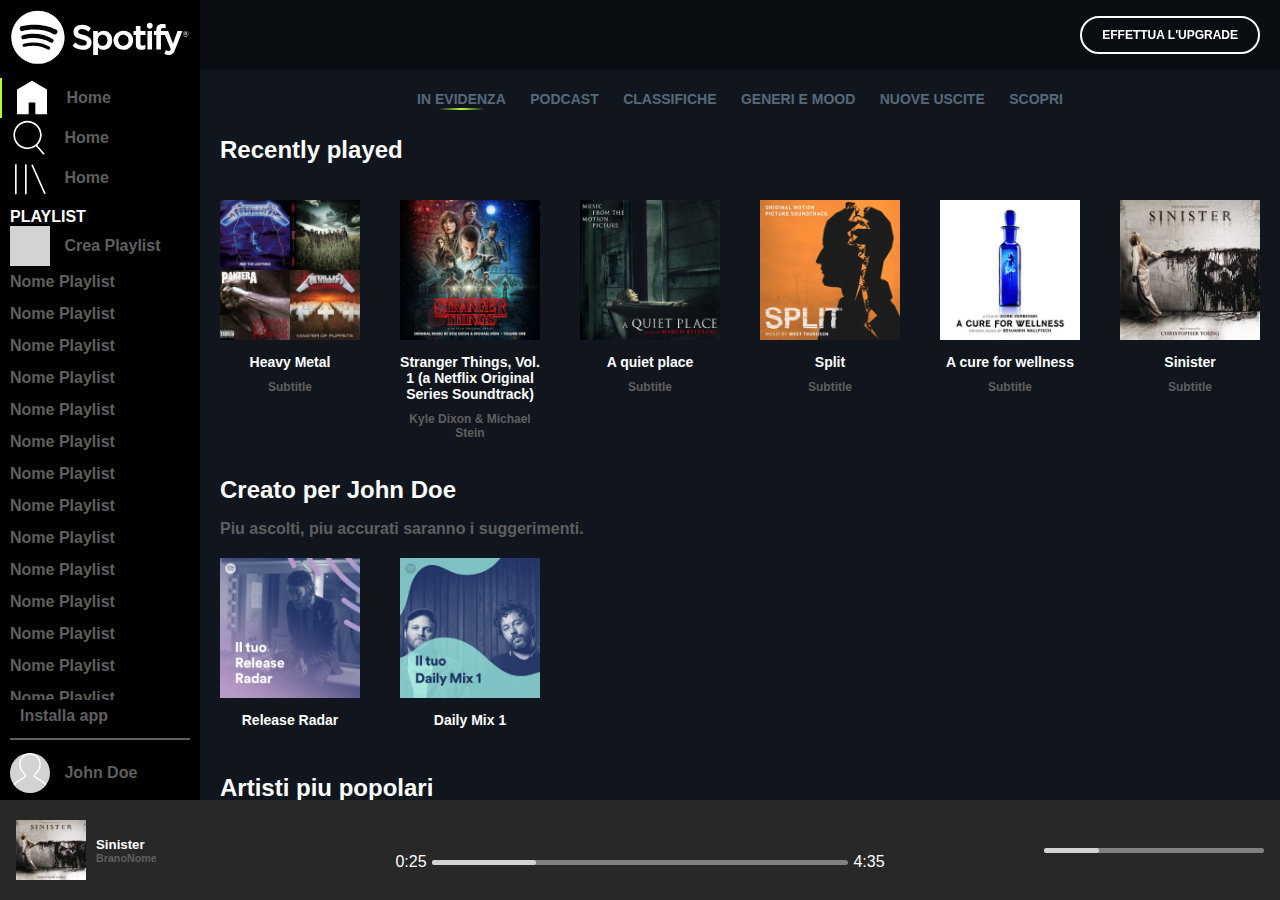
==== commit 661ba10a: "Inserimento hover BONUS" ====
--- a/index.html
+++ b/index.html
@@ -136,42 +136,72 @@
                 <ul class="cover-list d-flex wrap">
                     <li class="cover-item">
                         <div class="cover-container">
-                            <img src="./img/metal_lifting.jpg" alt="foto disco heavy metal">
+                            <div class="wrapper">
+                                <img src="./img/metal_lifting.jpg" alt="foto disco heavy metal">
+                                <div class="overlay">
+                                    <i class="fa-regular fa-circle-play"></i>
+                                </div>
+                            </div>
                             <h3 class="c-white">Heavy Metal</h3>
                             <h4 class="c-grey">Subtitle</h4>
                         </div>
                     </li>
                     <li class="cover-item">
                         <div class="cover-container">
-                            <img src="./img/stranger.jpeg" alt="foto disco stranger things">
+                            <div class="wrapper">
+                                <img src="./img/stranger.jpeg" alt="foto disco stranger things">
+                                <div class="overlay">
+                                    <i class="fa-regular fa-circle-play"></i>
+                                </div>
+                            </div>
                             <h3 class="c-white">Stranger Things, Vol. 1 (a Netflix Original Series Soundtrack)</h3>
                             <h4 class="c-grey">Kyle Dixon & Michael Stein</h4>
                         </div>
                     </li>
                     <li class="cover-item">
                         <div class="cover-container">
-                            <img src="./img/aquietplace.jpeg" alt="foto disco a quiet place">
+                            <div class="wrapper">
+                                <img src="./img/aquietplace.jpeg" alt="foto disco a quiet place">
+                                <div class="overlay">
+                                    <i class="fa-regular fa-circle-play"></i>
+                                </div>
+                            </div>
                             <h3 class="c-white">A quiet place</h3>
                             <h4 class="c-grey">Subtitle</h4>
                         </div>
                     </li>
                     <li class="cover-item">
                         <div class="cover-container">
-                            <img src="./img/split.jpeg" alt="foto disco split">
+                            <div class="wrapper">
+                                <img src="./img/split.jpeg" alt="foto disco split">
+                                <div class="overlay">
+                                    <i class="fa-regular fa-circle-play"></i>
+                                </div>
+                            </div>
                             <h3 class="c-white">Split</h3>
                             <h4 class="c-grey">Subtitle</h4>
                         </div>
                     </li>
                     <li class="cover-item">
                         <div class="cover-container">
-                            <img src="./img/cure.jpeg" alt="foto disco a cure for wellness">
+                            <div class="wrapper">
+                                <img src="./img/cure.jpeg" alt="foto disco a cure for wellness">
+                                <div class="overlay">
+                                    <i class="fa-regular fa-circle-play"></i>
+                                </div>
+                            </div>
                             <h3 class="c-white">A cure for wellness</h3>
                             <h4 class="c-grey">Subtitle</h4>
                         </div>
                     </li>
                     <li class="cover-item">
                         <div class="cover-container">
-                            <img src="./img/sinister.jpeg" alt="foto disco sinister">
+                            <div class="wrapper">
+                                <img src="./img/sinister.jpeg" alt="foto disco sinister">
+                                <div class="overlay">
+                                    <i class="fa-regular fa-circle-play"></i>
+                                </div>
+                            </div>
                             <h3 class="c-white">Sinister</h3>
                             <h4 class="c-grey">Subtitle</h4>
                         </div>
@@ -185,13 +215,19 @@
                 <ul class="cover-list d-flex wrap">
                     <li class="cover-item">
                         <div class="cover-container">
-                            <img src="./img/radar.jpeg" alt="foto album release radar">
+                            <div class="wrapper">
+                                <img src="./img/radar.jpeg" alt="foto album release radar">
+                                <div class="overlay"></div>
+                            </div>
                             <h3 class="c-white">Release Radar</h3>
                         </div>
                     </li>
                     <li class="cover-item">
                         <div class="cover-container">
-                            <img src="./img/mixdaily.jpeg" alt="foto album daili mix 1">
+                            <div class="wrapper">
+                                <img src="./img/mixdaily.jpeg" alt="foto album daili mix 1">
+                                <div class="overlay"></div>
+                            </div>
                             <h3 class="c-white">Daily Mix 1</h3>
                         </div>
                     </li>
@@ -228,12 +264,12 @@
             <img src="img/sinister.jpeg" alt="foto disco sinister">
             <div class="plr-10">
                 <h5 class="c-white">Sinister</h5>
-                <div>
+                <div class="brano-footer">
                     <h6 class="c-grey">Brano</h6>
                     <h6 class="c-grey">Nome</h6>
                 </div>
             </div>
-            <div>
+            <div class="functions">
                 <h5 class="c-grey">
                     <i class="fa-regular fa-heart"></i>
                 </h5>
@@ -264,8 +300,10 @@
             </div>
             <div class="d-flex align-c">
                 <span class="plr-5 c-white">0:25</span>
-                <div class="progress-bar">
-                    <div></div>
+                <div class="bar">
+                    <div class="progress-bar">
+                        <div class="control-point"></div>
+                    </div>
                 </div>
                 <span class="plr-5 c-white">4:35</span>
             </div>
@@ -274,8 +312,10 @@
             <i class="c-white icon-size plr-5 fa-solid fa-list-ul"></i>
             <i class="c-white icon-size plr-5 fa-solid fa-desktop"></i>
             <i class="c-white icon-size plr-5 fa-solid fa-volume-high"></i>
-            <div class="progress-bar">
-                <div></div>
+            <div class="bar">
+                <div class="progress-bar">
+                    <div class="control-point"></div>
+                </div>
             </div>
         </div>
     </footer>
--- a/css/style.css
+++ b/css/style.css
@@ -14,6 +14,7 @@
     --white-color: #fff;
     --grey-color: #566979;
     --grey-light-color: #5f5f5f;
+    --border-color: #b1ff2f;
 }
 
 
@@ -211,7 +212,7 @@
     padding: 10px 20px;
     color: var(--white-color);
     text-decoration: none;
-    margin-right: 10px;
+    margin-right: 20px;
     font-weight: bold;
     font-size: 12px;
 }
@@ -243,8 +244,29 @@
 .cover-container {
     text-align: center;
 }
-.cover-container img {
+.wrapper {
     width: 100%;
+    position: relative;
+}
+.wrapper img {
+    width: 100%;
+}
+.overlay {
+    position: absolute;
+    left: 0;
+    top: 0;
+    right: 0;
+    bottom: 0;
+    background-color: rgba(0, 0, 0, 0.7);
+    display: none;
+}
+.overlay i {
+    font-size: 50px;
+    color: var(--white-color);
+    position: absolute;
+    top: 50%;
+    left: 50%;
+    transform: translate(-50%, -50%);
 }
 .cover-container h3 {
     font-size: 14px;
@@ -273,17 +295,29 @@
     display: inline-block;
     margin: 10px;
 }
-.f-box .progress-bar {
+.f-box .bar {
     background-color: grey;
     width: 100%;
     height: 5px;
     border-radius: 5px;
 }
-.progress-bar div {
+.bar .progress-bar {
     height: 5px;
     width: 25%;
     border-radius: 5px;
     background-color: lightgrey;
+    position: relative;
+}
+.control-point {
+    position: absolute;
+    top: 50%;
+    right: 0;
+    transform: translate(0, -50%);
+    border-radius: 50%;
+    height: 10px;
+    width: 10px;
+    background-color: var(--white-color);
+    opacity: 0;
 }
 .f-box img {
     height: 60px;
@@ -328,8 +362,25 @@
         padding: 0 10px;
         align-items: unset;
     }
-    .sidebar-top {
+    .logo {
         padding: 10px;
+    }
+    .nav-main li {
+        padding: 0 10px;
+    }
+    .playlist-main {
+        padding: 10px;
+    }
+    .nav-main li:first-child {
+        border-left: 2px solid var(--border-color);
+    }
+    .content-nav li:first-child {
+        border-bottom: 2px solid transparent;
+        border-image: linear-gradient(to left , var(--main-color) 0%, var(--main-color) 25%, var(--border-color) 50%, var(--main-color) 75%, var(--main-color) 100%);
+        border-image-slice: 1;
+    }
+    .brano-footer {
+        display: flex;
     }
 }
 
@@ -350,3 +401,60 @@
 }
 
 
+/* Interazioni di pagina */
+.nav-main li:hover .label {
+    color: var(--white-color);
+}
+
+.playlist-main a:hover .label {
+    color: var(--white-color);
+}
+.playlist-main a:hover i {
+    background-color: var(--white-color);
+}
+
+.playlist-main li:hover {
+    color: var(--white-color);
+}
+
+.sidebar-bottom .install:hover i {
+    color: var(--white-color);
+}
+.sidebar-bottom .install:hover .label {
+    color: var(--white-color);
+}
+
+.content-nav li:hover a{
+    color: var(--white-color);
+}
+
+.cover-container:hover .overlay {
+    display: block;
+}
+.cover-container:hover {
+    cursor: pointer;
+}
+
+#cta a:hover {
+    transform: scale(1.2);
+}
+
+.brano-footer:hover h6 {
+    text-decoration: underline;
+    color: var(--white-color);
+    font-weight: 200;
+}
+.functions h5:hover {
+    color: var(--white-color);
+}
+
+.fa-circle-play:hover {
+    transform: scale(1.2);
+}
+
+.bar:hover .progress-bar {
+    background-color: lightgreen;
+}
+.bar:hover .control-point {
+    opacity: 1;
+}